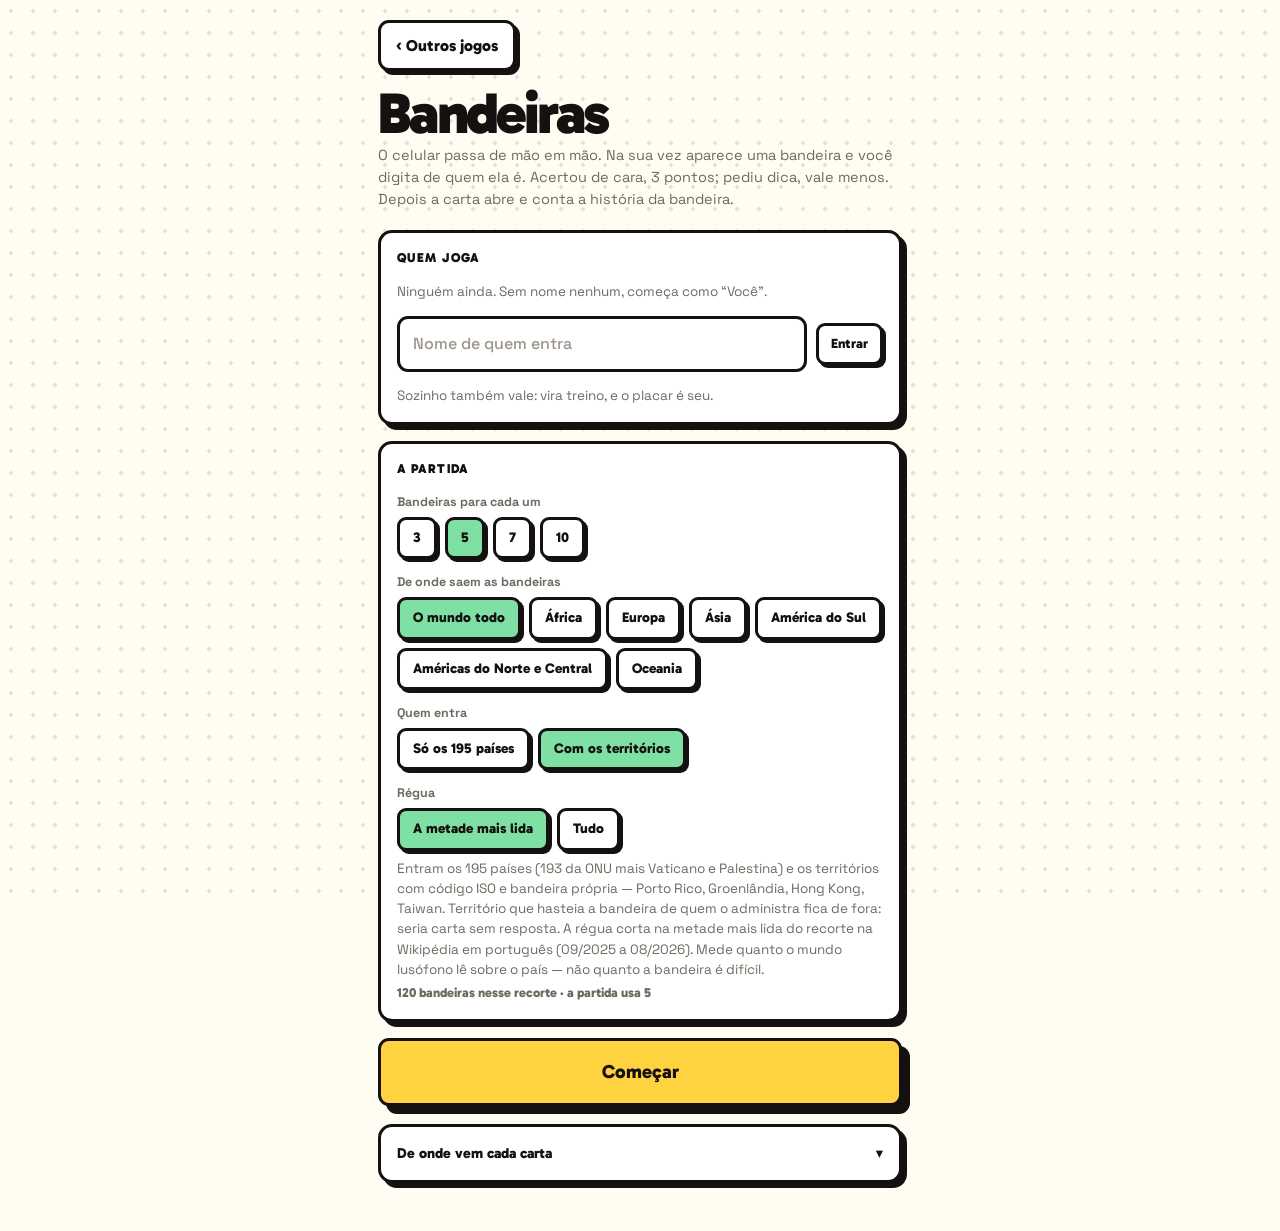
==== bandeiras/index.html @ 27bbff02 "Bandeiras: 240 cartas da ISO 3166-1, e as gêmeas valem as duas Jogo novo. O celular passa de mão em " ====
<!doctype html>
<html lang="pt-BR">
<head>
<meta charset="utf-8">
<meta name="viewport" content="width=device-width, initial-scale=1, viewport-fit=cover">
<title>Bandeiras — Jogos da Turma</title>
<meta name="description" content="Jogo de adivinhar bandeiras de países. Lista ISO 3166-1, bandeiras do Wikimedia Commons e notas da Wikipédia.">
<meta name="theme-color" content="#7FE0A5">
<link rel="icon" href="data:image/svg+xml,%3Csvg xmlns='http://www.w3.org/2000/svg' viewBox='0 0 32 32'%3E%3Crect width='32' height='32' rx='6' fill='%237FE0A5' stroke='%23141110' stroke-width='3'/%3E%3Cpath d='M10 25V8h13l-3 4 3 4H10' fill='%23fff' stroke='%23141110' stroke-width='2.5' stroke-linejoin='round'/%3E%3C/svg%3E">
<link rel="preconnect" href="https://fonts.googleapis.com">
<link rel="preconnect" href="https://fonts.gstatic.com" crossorigin>
<link href="https://fonts.googleapis.com/css2?family=Gabarito:wght@600;800;900&family=Space+Grotesk:wght@400;500;700&display=swap" rel="stylesheet">
<link rel="stylesheet" href="../comum.css">
<style>
/* Só o que é das Bandeiras. A base (cor, fonte, botão, painel, aviso) está em
   ../comum.css — não duplique lá o que for específico deste jogo. */
.tela{display:none}.tela.on{display:block}
.topo{display:flex;justify-content:space-between;align-items:center;gap:10px;margin-bottom:18px}

h1.marca{font-size:clamp(38px,12vw,58px);margin-bottom:6px}
.subtitulo{color:var(--cinza);font-size:14.5px;line-height:1.5;margin-bottom:20px}

/* ---------------------------------------------------------------- a carta */
.carta{--cor:var(--verde);transform:rotate(-.6deg)}
.carta.entra{animation:joga .4s cubic-bezier(.2,1.1,.3,1)}
@keyframes joga{from{opacity:0;transform:translateY(22px) rotate(-6deg) scale(.92)}
                to{opacity:1;transform:translateY(0) rotate(-.6deg) scale(1)}}

/* A moldura tem altura fixa porque bandeira tem proporção pra tudo quanto é
   lado — o Nepal não é retângulo, a Suíça é quadrada, o Catar é 11:28. O
   contorno preto fica na imagem, não na caixa, senão bandeira de fundo branco
   (Japão) parece flutuar sem borda. */
.moldura{height:200px;display:flex;align-items:center;justify-content:center;
  background:repeating-conic-gradient(#F1EDE3 0% 25%,#FFFCF2 0% 50%) 50%/18px 18px;
  border:2.5px dashed rgba(20,17,16,.22);border-radius:12px;padding:12px}
.moldura img{max-width:100%;max-height:176px;width:auto;height:auto;display:block;
  border:3px solid var(--preto);box-shadow:5px 5px 0 var(--preto)}

.dicas{margin-top:16px;display:grid;gap:8px}
.dica{display:flex;gap:10px;align-items:baseline;padding:10px 13px;background:#EAF9F0;
  border:2.5px solid var(--preto);border-radius:10px;font-size:14.5px;font-weight:500;
  animation:pula .28s cubic-bezier(.2,1.3,.4,1)}
.dica b{font-family:var(--display);font-weight:900;font-size:10.5px;letter-spacing:.13em;
  text-transform:uppercase;flex:0 0 auto}

/* ---------------------------------------------------------------- palpite */
.sugestoes{display:grid;gap:6px;margin-top:9px}
.sug{width:100%;text-align:left;padding:11px 13px;font-size:15px;border-radius:10px;
  box-shadow:3px 3px 0 var(--preto)}
.sug:active{transform:translate(3px,3px);box-shadow:0 0 0 var(--preto)}
.valendo{font-family:var(--display);font-weight:900;font-size:12px;letter-spacing:.11em;
  text-transform:uppercase;color:var(--cinza)}

/* ---------------------------------------------------------------- revelação */
.resposta{font-family:var(--display);font-weight:900;font-size:clamp(30px,8.4vw,42px);
  line-height:1.02;letter-spacing:-.03em;text-wrap:balance;margin:2px 0 4px}
.ficha{display:grid;gap:7px;margin-top:14px}
.ficha div{display:flex;gap:10px;font-size:14px;line-height:1.45}
.ficha dt,.ficha .rot{font-weight:700;color:var(--cinza);flex:0 0 96px}
.nota{margin-top:14px;padding:12px 14px;background:#FFF4CE;border:2.5px solid var(--preto);
  border-radius:10px;font-size:13.5px;line-height:1.55;font-weight:500}
.nota b{display:block;font-family:var(--display);font-weight:900;font-size:10.5px;
  letter-spacing:.13em;text-transform:uppercase;margin-bottom:5px}
.fonte{font-size:12px;line-height:1.5;color:var(--cinza);margin-top:11px;
  border-top:2px dashed rgba(20,17,16,.18);padding-top:10px}
.fonte a{color:inherit}

/* ---------------------------------------------------------------- jogadores */
.jogadores{display:flex;gap:10px;overflow-x:auto;padding:3px 6px 9px 3px;scrollbar-width:none}
.jogadores::-webkit-scrollbar{display:none}
.jogador{flex:0 0 auto;display:flex;flex-direction:column;gap:3px;align-items:center;
  padding:9px 14px;border:var(--b);border-radius:12px;background:var(--branco);
  box-shadow:4px 4px 0 var(--preto);transition:all .16s ease}
.jogador span:first-child{font-family:var(--display);font-weight:800;font-size:15px;white-space:nowrap}
.jogador .pts{font-family:var(--display);font-weight:900;font-size:19px}
.jogador.vez{background:var(--verde);transform:translate(-2px,-2px);box-shadow:6px 6px 0 var(--preto)}
.jogador .sai{position:absolute}
.fila{display:grid;gap:8px}
.fila .quem{display:flex;gap:10px;align-items:center;padding:9px 12px;border:2.5px solid var(--preto);
  border-radius:10px;background:var(--branco);font-weight:700}
.fila .quem span:first-child{flex:1}

/* ---------------------------------------------------------------- placar */
.podio{display:grid;gap:9px;margin-top:4px}
.linha-placar{display:flex;gap:12px;align-items:center;padding:12px 14px;border:var(--b);
  border-radius:12px;background:var(--branco);box-shadow:4px 4px 0 var(--preto)}
.linha-placar.primeiro{background:var(--verde);box-shadow:var(--sombra)}
.linha-placar .pos{font-family:var(--display);font-weight:900;font-size:19px;min-width:26px}
.linha-placar .nome{font-family:var(--display);font-weight:800;font-size:17px;flex:1}
.linha-placar .pts{font-family:var(--display);font-weight:900;font-size:22px}
.linha-placar .de{font-size:12.5px;color:var(--cinza);font-weight:700}

/* ---------------------------------------------------------------- ajustes */
.chips button{padding:8px 13px;font-size:14px;border-radius:9px;box-shadow:3px 3px 0 var(--preto)}
.chips button:active{transform:translate(3px,3px);box-shadow:0 0 0 var(--preto)}
.conta{font-family:var(--display);font-weight:800;font-size:13px;color:var(--cinza);margin-top:4px}
</style>
</head>
<body>
<div id="app">

  <div class="topo">
    <a class="botao mini" href="../">‹ Outros jogos</a>
    <span class="contador" id="passo"></span>
  </div>

  <!-- ================================================================ início -->
  <section class="tela on" id="t-inicio">
    <h1 class="marca">Bandeiras</h1>
    <p class="subtitulo">O celular passa de mão em mão. Na sua vez aparece uma
      bandeira e você digita de quem ela é. Acertou de cara, 3 pontos; pediu
      dica, vale menos. Depois a carta abre e conta a história da bandeira.</p>

    <div class="bloco pilha" style="margin-bottom:16px">
      <div class="rotulo">Quem joga</div>
      <div class="fila" id="fila"></div>
      <div class="linha">
        <input id="nomeNovo" placeholder="Nome de quem entra" autocomplete="off"
               maxlength="18" style="flex:1;min-width:140px">
        <button class="mini" id="btEntrar">Entrar</button>
      </div>
      <p class="fraco">Sozinho também vale: vira treino, e o placar é seu.</p>
    </div>

    <div class="bloco pilha" style="margin-bottom:16px">
      <div class="rotulo">A partida</div>
      <div>
        <label>Bandeiras para cada um</label>
        <div class="chips" id="chipsQuantas"></div>
      </div>
      <div>
        <label>De onde saem as bandeiras</label>
        <div class="chips" id="chipsRegiao"></div>
      </div>
      <div>
        <label>Quem entra</label>
        <div class="chips" id="chipsQuem"></div>
      </div>
      <div>
        <label>Régua</label>
        <div class="chips" id="chipsRegua"></div>
        <p class="fraco" id="explicaRegua" style="margin-top:8px"></p>
      </div>
      <p class="conta" id="conta"></p>
    </div>

    <button class="principal" id="btComecar">Começar</button>
    <p class="fraco" id="erro" style="margin-top:14px" hidden></p>

    <details class="bloco" style="margin-top:18px">
      <summary>De onde vem cada carta</summary>
      <div class="fraco" style="margin-top:12px" id="sobre"></div>
    </details>
  </section>

  <!-- ================================================================= passa -->
  <section class="tela" id="t-passa">
    <div class="carta">
      <div class="faixa"><span>Passa o celular</span><span id="passaConta"></span></div>
      <div class="corpo" style="text-align:center;padding:30px 18px 26px">
        <p class="fraco" style="margin-bottom:6px">Agora é a vez de</p>
        <h2 class="marca" id="quemVem" style="font-size:clamp(32px,10vw,46px);margin-bottom:22px"></h2>
        <button class="principal" id="btPeguei">Peguei o celular</button>
      </div>
    </div>
    <div class="jogadores" id="jogadoresPassa" style="margin-top:20px"></div>
  </section>

  <!-- ================================================================ rodada -->
  <section class="tela" id="t-rodada">
    <div class="carta" id="carta">
      <div class="faixa">
        <span id="deQuem"></span>
        <span id="valendo" class="valendo"></span>
      </div>
      <div class="corpo">
        <div class="moldura" id="moldura">
          <img id="bandeira" alt="Bandeira do país que você tem que adivinhar">
        </div>
        <div class="dicas" id="dicas"></div>
        <div id="revelacao" hidden></div>
      </div>
    </div>

    <div class="bloco pilha" id="painel" style="margin-top:18px">
      <div>
        <label for="palpite">Que país é essa bandeira?</label>
        <input id="palpite" placeholder="Digite duas letras…" autocomplete="off"
               autocorrect="off" autocapitalize="off" spellcheck="false">
        <div class="sugestoes" id="sugestoes" hidden></div>
      </div>
      <div class="linha">
        <button class="mini" id="btDica">Pedir dica</button>
        <button class="mini perigo" id="btPasso">Não faço ideia</button>
      </div>
    </div>

    <div id="depois" hidden style="margin-top:18px">
      <div id="aviso"></div>
      <button class="principal" id="btProxima" style="margin-top:16px">Próxima</button>
    </div>
  </section>

  <!-- =================================================================== fim -->
  <section class="tela" id="t-fim">
    <h1 class="marca" style="font-size:clamp(32px,10vw,46px);margin-bottom:16px">Fim de partida</h1>
    <div class="podio" id="podio"></div>
    <div class="bloco" style="margin-top:20px">
      <div class="rotulo">O que caiu na mesa</div>
      <div class="fraco" id="resumo"></div>
    </div>
    <button class="principal" id="btDeNovo" style="margin-top:18px">Jogar de novo</button>
    <button class="mini" id="btTrocar" style="margin-top:12px;width:100%">Mudar jogadores e ajustes</button>
  </section>

</div>

<script>
"use strict";

/* =============================================================== utilidades */
const $ = s => document.querySelector(s);
const $$ = s => [...document.querySelectorAll(s)];
const escapar = s => String(s).replace(/[&<>"']/g,
  c => ({"&":"&amp;","<":"&lt;",">":"&gt;",'"':"&quot;","'":"&#39;"}[c]));
const norm = s => s.normalize("NFD").replace(/[̀-ͯ]/g,"")
  .toLowerCase().replace(/[^a-z0-9 ]/g," ").replace(/\s+/g," ").trim();

/* Levenshtein com corte, igual ao do Top 10: quem digita "dinamarcaa" no
   celular merece que o jogo entenda. Devolve Infinity se passar de max. */
function distancia(a, b, max){
  if (Math.abs(a.length - b.length) > max) return Infinity;
  let ant = [...Array(b.length+1).keys()];
  for (let i=1;i<=a.length;i++){
    const cur=[i]; let min=i;
    for (let j=1;j<=b.length;j++){
      const c = Math.min(cur[j-1]+1, ant[j]+1, ant[j-1]+(a[i-1]===b[j-1]?0:1));
      cur.push(c); if (c<min) min=c;
    }
    if (min>max) return Infinity;
    ant=cur;
  }
  return ant[b.length] <= max ? ant[b.length] : Infinity;
}

const br = n => n.toLocaleString("pt-BR");

/* =================================================================== estado */
const S = {
  banco: null, cartas: [], indice: new Map(), porIso: {},
  jogadores: [], quantas: 5, regiao: "todas", territorios: "sim", regua: "facil",
  baralho: [], vez: 0, jogada: 0, total: 0,
  carta: null, dicas: 0, fechada: false, sugestoes: [], vistas: new Set(),
  historico: [],
};

const QUANTAS = [3, 5, 7, 10];
const REGIOES = [
  ["todas", "O mundo todo"],
  ["África", "África"],
  ["Europa", "Europa"],
  ["Ásia", "Ásia"],
  ["América do Sul", "América do Sul"],
  ["América do Norte e Central", "Américas do Norte e Central"],
  ["Oceania", "Oceania"],
];
const QUEM = [
  ["nao", "Só os 195 países"],
  ["sim", "Com os territórios"],
];
const REGUAS = [
  ["facil", "A metade mais lida"],
  ["todas", "Tudo"],
];

/* A régua "mais lida" é a metade do recorte com mais leitura na Wikipédia em
   português nos últimos 12 meses. Mede o quanto a nossa língua olha pro país,
   não o quanto a bandeira é difícil — a tela diz isso, porque número sem
   explicação vira briga na mesa. Fica na metade e não num corte fixo pra
   funcionar igual na Oceania (14 cartas) e no mundo todo (244). */
function explicaAjuste(){
  const t = S.territorios === "sim"
    ? "Entram os 195 países (193 da ONU mais Vaticano e Palestina) e os territórios com código ISO e bandeira própria — Porto Rico, Groenlândia, Hong Kong, Taiwan. Território que hasteia a bandeira de quem o administra fica de fora: seria carta sem resposta."
    : "Só os 195: os 193 da ONU mais o Vaticano e a Palestina, que são observadores. Lista fechada — ninguém aqui decide o que é país.";
  const r = S.regua === "facil"
    ? " A régua corta na metade mais lida do recorte na Wikipédia em português (" +
      escapar((S.banco && S.banco.janela_leitura) || "os últimos 12 meses") + "). Mede quanto o mundo lusófono lê sobre o país — não quanto a bandeira é difícil."
    : " Sem corte: tudo que sobrou dos filtros acima pode cair.";
  return t + r;
}

/* ================================================================ carregar */
async function carregar(){
  const r = await fetch("banco.json", {cache:"no-cache"});
  if (!r.ok) throw new Error("banco.json não carregou (HTTP " + r.status + ")");
  S.banco = await r.json();
  S.cartas = S.banco.cartas;

  // O índice de nomes tem TODO mundo, não só o baralho escolhido: sugerir só
  // quem pode ser a resposta entregaria a carta.
  for (const c of S.cartas){
    S.porIso[c.iso2] = c;
    for (const a of c.apelidos) if (!S.indice.has(a)) S.indice.set(a, c.iso2);
  }
  S.vistas = lerVistas();

  $("#sobre").innerHTML =
    "<p><b>Quem entra:</b> a lista ISO 3166-1 alpha-2, os códigos de duas letras " +
    "que o mundo usa pra identificar país e território. " + S.cartas.length +
    " cartas.</p>" +
    "<p style='margin-top:9px'><b>A bandeira:</b> arquivo oficial do Wikimedia " +
    "Commons, o mesmo que a Wikipédia usa, convertido pra imagem. O nome do " +
    "arquivo aparece no rodapé de cada carta.</p>" +
    "<p style='margin-top:9px'><b>A nota:</b> primeiras frases do artigo " +
    "“Bandeira de…” na Wikipédia lusófona, com link. Capital, continente, " +
    "população e data de adoção vêm do Wikidata.</p>" +
    "<p style='margin-top:9px'><b>Banco gerado em " + escapar(S.banco.gerado_em) +
    ".</b> Quem regera é o <code>gerador.py</code> desta pasta — nenhuma carta " +
    "foi escrita à mão.</p>";
}

/* Memória do que já saiu, no aparelho de quem segura o celular. Some sozinha
   quando o banco é regerado, porque a chave leva a data do banco. */
const chaveVistas = () => "bandeiras:vistas:" + (S.banco.gerado_em || "0");
function lerVistas(){
  try { return new Set(JSON.parse(localStorage.getItem(chaveVistas()) || "[]")); }
  catch { return new Set(); }
}
function gravarVistas(){
  try { localStorage.setItem(chaveVistas(), JSON.stringify([...S.vistas])); } catch {}
}

/* ================================================================== ajustes */
function chips(alvo, opcoes, atual, aoEscolher){
  $(alvo).innerHTML = opcoes.map(([v, r]) =>
    `<button type="button" data-v="${escapar(v)}" class="${v === atual ? "on" : ""}">${escapar(r)}</button>`
  ).join("");
  $(alvo).onclick = e => {
    const b = e.target.closest("button[data-v]");
    if (b) { aoEscolher(b.dataset.v); desenharAjustes(); }
  };
}

function desenharAjustes(){
  chips("#chipsQuantas", QUANTAS.map(n => [String(n), String(n)]), String(S.quantas),
        v => S.quantas = +v);
  chips("#chipsRegiao", REGIOES, S.regiao, v => S.regiao = v);
  chips("#chipsQuem", QUEM, S.territorios, v => S.territorios = v);
  chips("#chipsRegua", REGUAS, S.regua, v => S.regua = v);
  $("#explicaRegua").innerHTML = explicaAjuste();

  const d = montarBaralho();
  const gente = Math.max(S.jogadores.length, 1);
  const precisa = gente * S.quantas;
  $("#conta").textContent =
    `${d.length} bandeiras nesse recorte · a partida usa ${precisa}` +
    (S.vistas.size ? ` · ${S.vistas.size} já saíram em outras partidas` : "");
  $("#erro").hidden = d.length > 0;
  if (!$("#erro").hidden) $("#erro").textContent = "Esse recorte ficou sem bandeira nenhuma.";
}

function desenharFila(){
  $("#fila").innerHTML = S.jogadores.map((j, i) =>
    `<div class="quem"><span>${escapar(j.nome)}</span>
      <button class="mini" data-sai="${i}">sai</button></div>`).join("")
    || `<p class="fraco">Ninguém ainda. Sem nome nenhum, começa como “Você”.</p>`;
}

$("#fila").onclick = e => {
  const b = e.target.closest("button[data-sai]");
  if (!b) return;
  S.jogadores.splice(+b.dataset.sai, 1);
  desenharFila(); desenharAjustes();
};

function entrar(){
  const nome = $("#nomeNovo").value.trim();
  if (!nome) return;
  S.jogadores.push({nome, pontos: 0, acertos: 0, jogadas: 0});
  $("#nomeNovo").value = "";
  desenharFila(); desenharAjustes();
  $("#nomeNovo").focus();
}
$("#btEntrar").onclick = entrar;
$("#nomeNovo").onkeydown = e => { if (e.key === "Enter") entrar(); };

/* ================================================================= baralho */
function montarBaralho(){
  let d = S.cartas.filter(c =>
    (S.territorios === "sim" || c.tipo === "pais") &&
    (S.regiao === "todas" || c.continente === S.regiao));
  if (S.regua === "facil" && d.length > 8){
    d = [...d].sort((a, b) => (b.leitura || 0) - (a.leitura || 0))
              .slice(0, Math.max(8, Math.ceil(d.length / 2)));
  }
  return d;
}

function embaralhar(a){
  for (let i = a.length - 1; i > 0; i--){
    const j = Math.floor(Math.random() * (i + 1));
    [a[i], a[j]] = [a[j], a[i]];
  }
  return a;
}

/* Bandeira que já saiu vai pro fim da fila, não pro lixo: quando o recorte é
   pequeno (Oceania tem 14) o baralho tem que dar a volta em vez de acabar. */
function ordenar(cartas){
  const novas = embaralhar(cartas.filter(c => !S.vistas.has(c.iso2)));
  const velhas = embaralhar(cartas.filter(c => S.vistas.has(c.iso2)));
  return [...novas, ...velhas];
}

/* ================================================================== partida */
function comecar(){
  if (!S.jogadores.length) S.jogadores.push({nome:"Você", pontos:0, acertos:0, jogadas:0});
  for (const j of S.jogadores){ j.pontos = 0; j.acertos = 0; j.jogadas = 0; }
  const cartas = montarBaralho();
  if (!cartas.length) return;
  S.baralho = ordenar(cartas);
  S.total = S.jogadores.length * S.quantas;
  S.vez = 0; S.jogada = 0; S.historico = [];
  proxima();
}

function proxima(){
  if (S.jogada >= S.total) return fim();
  S.carta = S.baralho[S.jogada % S.baralho.length];
  S.dicas = 0; S.fechada = false;
  S.vistas.add(S.carta.iso2); gravarVistas();
  // Com uma pessoa só não tem pra quem passar o celular.
  if (S.jogadores.length > 1) telaPassa(); else abrirRodada();
}

const quemJoga = () => S.jogadores[S.vez % S.jogadores.length];

function telaPassa(){
  $("#quemVem").textContent = quemJoga().nome;
  $("#passaConta").textContent = `${S.jogada + 1} de ${S.total}`;
  $("#jogadoresPassa").innerHTML = S.jogadores.map((j, i) =>
    `<div class="jogador${i === S.vez % S.jogadores.length ? " vez" : ""}">
       <span>${escapar(j.nome)}</span><span class="pts">${j.pontos}</span></div>`).join("");
  mostrar("passa");
}
$("#btPeguei").onclick = abrirRodada;

function abrirRodada(){
  const c = S.carta;
  $("#deQuem").textContent = S.jogadores.length > 1 ? quemJoga().nome : "Sua vez";
  $("#bandeira").src = c.img;
  $("#bandeira").alt = "Bandeira a adivinhar";
  $("#dicas").innerHTML = "";
  $("#revelacao").hidden = true;
  $("#revelacao").innerHTML = "";
  $("#painel").hidden = false;
  $("#depois").hidden = true;
  $("#palpite").value = "";
  $("#btDica").disabled = false;
  $("#btPasso").disabled = false;
  limparSugestoes();
  valendo();
  $("#passo").textContent = `${S.jogada + 1} / ${S.total}`;
  $("#carta").classList.remove("entra");
  void $("#carta").offsetWidth;
  $("#carta").classList.add("entra");
  mostrar("rodada");
  if (S.jogadores.length === 1) $("#palpite").focus();
}

const pontosAgora = () => Math.max(1, 3 - S.dicas);

function valendo(){
  $("#valendo").textContent = S.fechada ? "" : `valendo ${pontosAgora()}`;
  const restam = dicasDaCarta().length - S.dicas;
  $("#btDica").textContent = restam > 0
    ? `Pedir dica (fica valendo ${Math.max(1, pontosAgora() - 1)})` : "Acabaram as dicas";
  $("#btDica").disabled = restam <= 0;
}

/* As dicas vão da mais larga pra mais estreita. Território às vezes não tem
   capital no Wikidata — aí entra população no lugar, e quem não tem nem uma
   nem outra fica com uma dica só. Nunca invento dica que não veio da fonte. */
function dicasDaCarta(){
  const c = S.carta, d = [];
  if (c.continente) d.push(["Continente", c.continente]);
  if (c.capital) d.push(["Capital", c.capital]);
  else if (c.populacao) d.push(["População", br(c.populacao) + " pessoas"]);
  if (c.tipo === "territorio") d.push(["Não é país", "é território, tem código ISO próprio"]);
  return d;
}

$("#btDica").onclick = () => {
  const d = dicasDaCarta();
  if (S.fechada || S.dicas >= d.length) return;
  const [rot, txt] = d[S.dicas];
  S.dicas++;
  $("#dicas").insertAdjacentHTML("beforeend",
    `<div class="dica"><b>${escapar(rot)}</b><span>${escapar(txt)}</span></div>`);
  valendo();
};

$("#btPasso").onclick = () => fechar(null);

/* ================================================================= palpite */
function resolver(txt){
  const n = norm(txt);
  if (!n) return null;
  if (S.indice.has(n)) return S.indice.get(n);
  // erro de digitação só vale quando sobra um candidato só
  const max = n.length <= 5 ? 1 : 2, achados = new Set();
  for (const [alias, iso] of S.indice) if (distancia(n, alias, max) < Infinity) achados.add(iso);
  return achados.size === 1 ? [...achados][0] : null;
}

function desenharSugestoes(texto){
  const n = norm(texto), caixa = $("#sugestoes");
  if (n.length < 2){ limparSugestoes(); return; }
  const exato = [], comeca = [], contem = [], visto = new Set();
  for (const [alias, iso] of S.indice){
    if (visto.has(iso)) continue;
    if (alias === n){ visto.add(iso); exato.push(iso); continue; }
    const i = alias.indexOf(n);
    if (i === 0){ visto.add(iso); comeca.push(iso); }
    else if (i > 0){ visto.add(iso); contem.push(iso); }
  }
  if (!exato.length && !comeca.length && !contem.length && n.length >= 4){
    const quase = [];
    for (const [alias, iso] of S.indice){
      if (visto.has(iso)) continue;
      const d = distancia(n, alias, 2);
      if (d < Infinity){ visto.add(iso); quase.push([d, iso]); }
    }
    quase.sort((a,b) => a[0]-b[0]);
    contem.push(...quase.slice(0,6).map(x => x[1]));
  }
  S.sugestoes = [...exato, ...comeca, ...contem].slice(0, 6);
  caixa.hidden = !S.sugestoes.length;
  caixa.innerHTML = S.sugestoes.map(iso =>
    `<button type="button" class="sug" data-iso="${escapar(iso)}">${escapar(S.porIso[iso].nome)}</button>`
  ).join("");
}
function limparSugestoes(){
  $("#sugestoes").hidden = true; $("#sugestoes").innerHTML = ""; S.sugestoes = [];
}

$("#palpite").oninput = e => desenharSugestoes(e.target.value);
$("#palpite").onkeydown = e => {
  if (e.key !== "Enter") return;
  e.preventDefault();
  const iso = S.sugestoes[0] || resolver($("#palpite").value);
  if (iso) fechar(iso);
};
$("#sugestoes").onclick = e => {
  const b = e.target.closest("button[data-iso]");
  if (b) fechar(b.dataset.iso);
};

/* ============================================================== a revelação */
function fechar(iso){
  if (S.fechada) return;
  S.fechada = true;
  const c = S.carta, jogador = quemJoga();
  // Bandeira gêmea vale: ninguém distingue Indonésia de Mônaco num celular, e
  // exigir isso seria o jogo mentindo que a pessoa errou.
  const gemea = c.gemea && iso === c.gemea.iso2;
  const acertou = iso === c.iso2 || gemea;
  const ganhou = acertou ? pontosAgora() : 0;
  jogador.pontos += ganhou;
  jogador.jogadas++;
  if (acertou) jogador.acertos++;
  S.historico.push({iso: c.iso2, nome: c.nome, quem: jogador.nome, acertou, ganhou,
                    gemea, dicas: S.dicas, disse: iso ? S.porIso[iso].nome : null});

  $("#painel").hidden = true;
  $("#valendo").textContent = "";
  limparSugestoes();

  const dito = iso && !acertou ? ` Você disse ${escapar(S.porIso[iso].nome)}.` : "";
  $("#aviso").className = "aviso " + (acertou ? (gemea ? "duvida" : "certo") : "errado");
  $("#aviso").innerHTML = acertou
    ? `<span>${gemea ? `Era <b>${escapar(c.nome)}</b>, mas ` : ""}` +
      `${escapar(jogador.nome)} marcou <b>${ganhou}</b> ${ganhou === 1 ? "ponto" : "pontos"}` +
      (S.dicas ? ` (${S.dicas} ${S.dicas === 1 ? "dica" : "dicas"})` : " sem dica nenhuma") + ".</span>"
    : `<span>Era <b>${escapar(c.nome)}</b>.${dito}</span>`;

  $("#bandeira").alt = "Bandeira " + (c.tipo === "pais" ? "de " : "do território de ") + c.nome;
  $("#revelacao").innerHTML = revelacao(c);
  $("#revelacao").hidden = false;
  $("#depois").hidden = false;
  $("#btProxima").textContent = S.jogada + 1 >= S.total ? "Ver o placar" : "Próxima";
  $("#btProxima").scrollIntoView({behavior:"smooth", block:"end"});
}

function ano(iso){
  if (!iso) return null;
  const m = /^(-?\d{1,4})-(\d\d)-(\d\d)/.exec(iso);
  if (!m) return null;
  const a = +m[1];
  if (a < 0) return `${-a} a.C.`;
  // dia 1º de janeiro em data histórica quase sempre é precisão de ano, não o dia
  return (m[2] === "01" && m[3] === "01") ? String(a) : `${m[3]}/${m[2]}/${a}`;
}

function revelacao(c){
  const linhas = [];
  const add = (rot, txt) => txt && linhas.push(
    `<div><span class="rot">${escapar(rot)}</span><span>${txt}</span></div>`);
  add("Capital", c.capital && escapar(c.capital));
  add("Continente", c.continente && escapar(c.continente));
  add("População", c.populacao && br(c.populacao));
  add("Bandeira de", ano(c.adocao));
  add("Código", escapar(c.iso2 + (c.iso3 ? " · " + c.iso3 : "")) +
      (c.tipo === "territorio" ? " · território" : ""));

  const nota = c.nota
    ? `<div class="nota"><b>A bandeira</b>${escapar(c.nota)}</div>` : "";
  const gemea = c.gemea
    ? `<div class="nota" style="background:#EAF9F0"><b>Bandeira gêmea</b>${escapar(c.gemea.explica)}</div>` : "";
  const commons = "https://commons.wikimedia.org/wiki/File:" +
    encodeURIComponent(c.arquivo.replace(/ /g, "_"));
  const fonte =
    `<p class="fonte">Bandeira: <a href="${commons}" target="_blank" rel="noopener">${escapar(c.arquivo)}</a>, ` +
    `Wikimedia Commons. Ficha: Wikidata (<a href="https://www.wikidata.org/wiki/${escapar(c.qid)}" ` +
    `target="_blank" rel="noopener">${escapar(c.qid)}</a>).` +
    (c.link ? ` Nota: <a href="${escapar(c.link)}" target="_blank" rel="noopener">Wikipédia</a>.` : "") +
    `</p>`;

  return `<h2 class="resposta">${escapar(c.nome)}</h2>
          <div class="ficha">${linhas.join("")}</div>${nota}${gemea}${fonte}`;
}

$("#btProxima").onclick = () => {
  S.jogada++; S.vez++;
  proxima();
};

/* ====================================================================== fim */
function fim(){
  const ordem = [...S.jogadores].sort((a,b) => b.pontos - a.pontos || b.acertos - a.acertos);
  const topo = ordem[0] ? ordem[0].pontos : 0;
  $("#podio").innerHTML = ordem.map((j, i) =>
    `<div class="linha-placar${j.pontos === topo && topo > 0 ? " primeiro" : ""}">
       <span class="pos">${i+1}º</span>
       <span class="nome">${escapar(j.nome)}</span>
       <span class="de">${j.acertos}/${j.jogadas} acertos</span>
       <span class="pts">${j.pontos}</span>
     </div>`).join("");

  const erradas = S.historico.filter(h => !h.acertou);
  $("#resumo").innerHTML =
    `<p>${S.historico.length} bandeiras. ` +
    `${S.historico.length - erradas.length} acertadas, ${erradas.length} não.</p>` +
    (erradas.length ? `<p style="margin-top:9px">Escaparam: ` +
      erradas.map(h => escapar(h.nome)).join(", ") + ".</p>" : "") +
    `<p style="margin-top:9px" class="fraco">O celular lembra o que já saiu, ` +
    `então a próxima partida pega bandeira nova enquanto houver.</p>`;

  $("#passo").textContent = "";
  mostrar("fim");
}

$("#btDeNovo").onclick = comecar;
$("#btTrocar").onclick = () => { desenharFila(); desenharAjustes(); mostrar("inicio"); };
$("#btComecar").onclick = comecar;

/* ================================================================== telas */
function mostrar(qual){
  $$(".tela").forEach(t => t.classList.toggle("on", t.id === "t-" + qual));
  window.scrollTo({top:0, behavior:"instant"});
}

/* ================================================================== ligar */
carregar().then(() => {
  desenharFila();
  desenharAjustes();
}).catch(e => {
  $("#erro").hidden = false;
  $("#erro").textContent = "Não deu pra carregar o baralho: " + e.message +
    ". Se você abriu o arquivo direto, sirva a pasta por HTTP.";
  $("#btComecar").disabled = true;
});
</script>
</body>
</html>
---- comum.css ----
/* ===========================================================================
   Jogos da Turma — visual comum a todos os jogos.

   NÃO EDITE ESTE ARQUIVO PRA FAZER UM JOGO NOVO. Dois jogos sendo escritos ao
   mesmo tempo vão brigar por ele. Se o seu jogo precisa de um estilo próprio,
   escreva no <style> do próprio jogo — o que está aqui é só a base que todo
   mundo divide: cor, fonte, botão, painel, aviso e a carta.

   Linguagem: neobrutalismo. Contorno preto grosso, sombra dura sem blur,
   cor chapada. Botão afunda na própria sombra quando é apertado.
   =========================================================================== */

:root{
  color-scheme:light;
  --preto:#141110; --papel:#FFFCF2; --branco:#fff;
  --amarelo:#FFD23F; --coral:#FF6B6B; --laranja:#FFA552;
  --verde:#7FE0A5; --rosa:#FF9CC8; --lilas:#C9A7F5;
  --cinza:#6F6960;
  --display:"Gabarito",system-ui,sans-serif;
  --ui:"Space Grotesk",system-ui,-apple-system,sans-serif;
  --b:3px solid var(--preto);
  --sombra:5px 5px 0 var(--preto);
  --sombra-g:8px 8px 0 var(--preto);
}
*{box-sizing:border-box;margin:0}
[hidden]{display:none!important}
html{-webkit-text-size-adjust:100%}
body{
  min-height:100%;font-family:var(--ui);font-size:16px;line-height:1.45;color:var(--preto);
  background:var(--papel);
  background-image:radial-gradient(rgba(20,17,16,.11) 1.7px,transparent 1.7px);
  background-size:22px 22px;background-attachment:fixed;
  padding:env(safe-area-inset-top) env(safe-area-inset-right) env(safe-area-inset-bottom) env(safe-area-inset-left);
}
#app{max-width:560px;margin:0 auto;padding:20px 18px 48px}

/* ---------------------------------------------------------------- carta */
.carta{--cor:var(--amarelo);background:var(--branco);border:var(--b);border-radius:16px;
  box-shadow:var(--sombra-g);overflow:hidden}
.faixa{background:var(--cor);border-bottom:var(--b);padding:9px 15px;
  display:flex;justify-content:space-between;align-items:center;gap:10px;
  font-family:var(--display);font-weight:800;font-size:11.5px;letter-spacing:.13em;
  text-transform:uppercase}
.corpo{padding:18px 16px 16px}

/* ---------------------------------------------------------------- painéis */
.bloco{background:var(--branco);border:var(--b);border-radius:14px;box-shadow:var(--sombra);padding:16px}
.rotulo{font-family:var(--display);font-weight:900;font-size:13px;letter-spacing:.11em;
  text-transform:uppercase;margin-bottom:12px}
.fraco{color:var(--cinza);font-size:13.5px;line-height:1.5}
.linha{display:flex;gap:9px;align-items:center;flex-wrap:wrap}
.entre{display:flex;justify-content:space-between;align-items:center;gap:10px}
.pilha>*+*{margin-top:14px}
.chips{display:flex;gap:8px;flex-wrap:wrap}
.marca{font-family:var(--display);font-weight:900;letter-spacing:-.045em;line-height:.86}
.contador{font-family:var(--display);font-weight:800;font-size:13px;color:var(--cinza)}

/* ---------------------------------------------------------------- controles */
button,.botao{font:inherit;font-family:var(--display);font-weight:800;color:var(--preto);
  background:var(--branco);border:var(--b);border-radius:11px;padding:11px 15px;cursor:pointer;
  text-decoration:none;display:inline-block;-webkit-tap-highlight-color:transparent;
  box-shadow:4px 4px 0 var(--preto);
  transition:transform .08s ease,box-shadow .08s ease,background .12s ease}
button:hover,.botao:hover{transform:translate(-1px,-1px);box-shadow:5px 5px 0 var(--preto)}
button:active,.botao:active{transform:translate(4px,4px);box-shadow:0 0 0 var(--preto)}
button:focus-visible,.botao:focus-visible{outline:3px solid var(--coral);outline-offset:3px}
button:disabled{opacity:.4;cursor:not-allowed;box-shadow:2px 2px 0 var(--preto)}
button.principal{width:100%;padding:17px;font-size:19px;background:var(--amarelo);
  box-shadow:var(--sombra-g)}
button.principal:hover{background:#ffdc63;box-shadow:9px 9px 0 var(--preto)}
button.principal:active{transform:translate(8px,8px);box-shadow:0 0 0 var(--preto)}
button.mini{padding:8px 12px;font-size:13.5px;border-radius:9px;box-shadow:3px 3px 0 var(--preto)}
button.mini:active{transform:translate(3px,3px);box-shadow:0 0 0 var(--preto)}
button.perigo{background:var(--coral)}
button.on{background:var(--verde)}
input,select{font:inherit;font-weight:500;color:var(--preto);background:var(--branco);
  border:var(--b);border-radius:11px;padding:13px;width:100%}
input::placeholder{color:#9c948a}
input:focus,select:focus{outline:none;box-shadow:inset 3px 3px 0 rgba(255,210,63,.55)}
label{font-size:12.5px;font-weight:700;color:var(--cinza);display:block;margin-bottom:6px}

/* ---------------------------------------------------------------- feedback */
.aviso{display:flex;gap:12px;align-items:flex-start;padding:14px 16px;border:var(--b);
  border-radius:13px;box-shadow:var(--sombra);font-weight:700;font-size:15.5px;line-height:1.35;
  animation:pula .28s cubic-bezier(.2,1.3,.4,1)}
@keyframes pula{from{opacity:0;transform:translateY(-8px) scale(.96)}}
.aviso::before{font-family:var(--display);font-weight:900;font-size:19px;line-height:1.05;flex:0 0 auto}
.aviso.certo{background:var(--verde)}   .aviso.certo::before{content:"✓"}
.aviso.errado{background:var(--coral)}  .aviso.errado::before{content:"✕"}
.aviso.duvida{background:var(--amarelo)}.aviso.duvida::before{content:"?"}

/* ---------------------------------------------------------------- gavetas */
details>summary{cursor:pointer;list-style:none;font-family:var(--display);font-weight:800;
  font-size:14.5px;display:flex;justify-content:space-between;align-items:center}
details>summary::-webkit-details-marker{display:none}
details>summary::after{content:"▾";transition:transform .2s}
details[open]>summary::after{transform:rotate(180deg)}

@media (prefers-reduced-motion:reduce){*{animation:none!important;transition:none!important}}
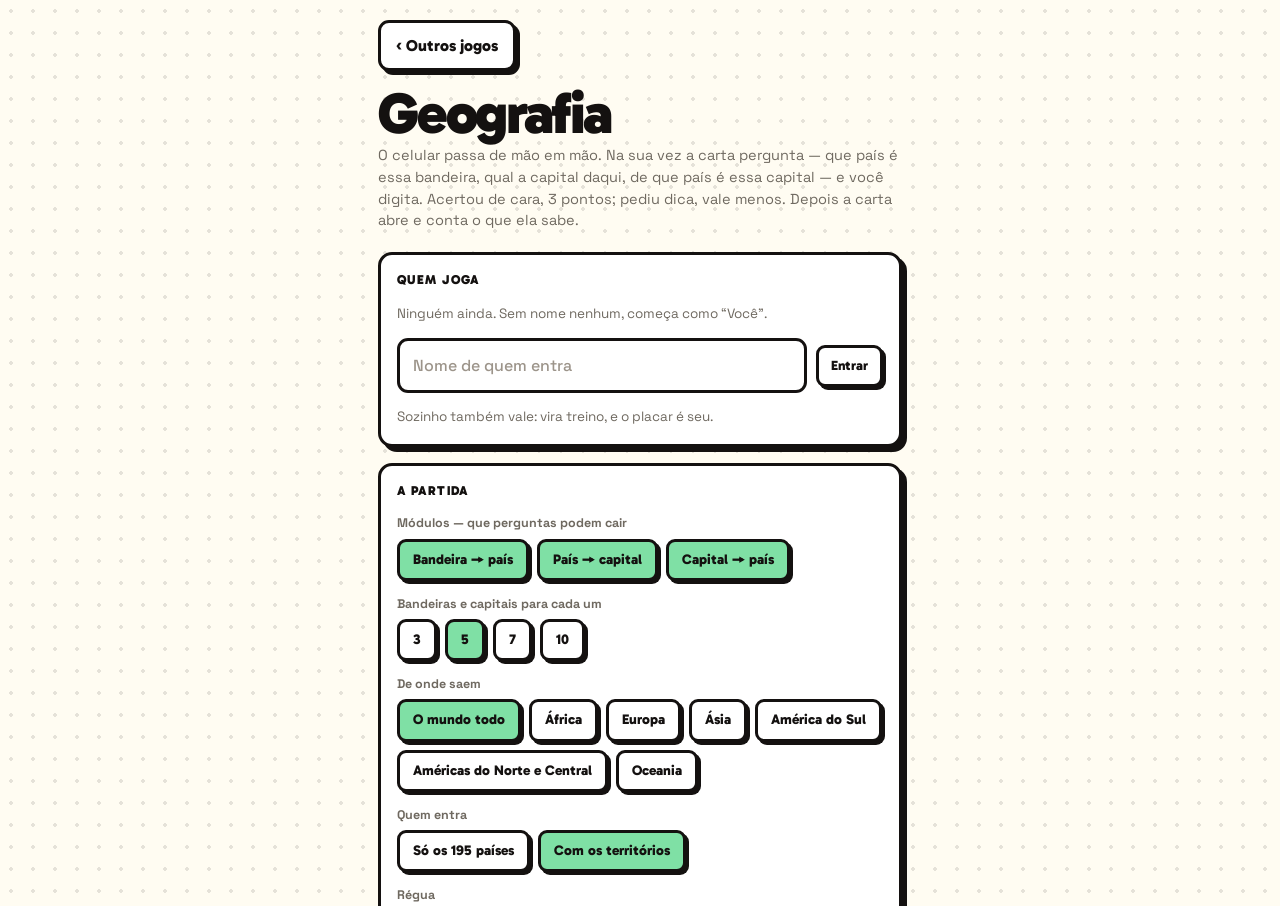
==== commit 8df576ce: "Bandeiras vira Geografia, e ganha os dois módulos de capital O baralho já era o mesmo — bandeira, ca" ====
--- a/bandeiras/index.html
+++ b/bandeiras/index.html
@@ -2,684 +2,24 @@
 <html lang="pt-BR">
 <head>
 <meta charset="utf-8">
-<meta name="viewport" content="width=device-width, initial-scale=1, viewport-fit=cover">
-<title>Bandeiras — Jogos da Turma</title>
-<meta name="description" content="Jogo de adivinhar bandeiras de países. Lista ISO 3166-1, bandeiras do Wikimedia Commons e notas da Wikipédia.">
-<meta name="theme-color" content="#7FE0A5">
-<link rel="icon" href="data:image/svg+xml,%3Csvg xmlns='http://www.w3.org/2000/svg' viewBox='0 0 32 32'%3E%3Crect width='32' height='32' rx='6' fill='%237FE0A5' stroke='%23141110' stroke-width='3'/%3E%3Cpath d='M10 25V8h13l-3 4 3 4H10' fill='%23fff' stroke='%23141110' stroke-width='2.5' stroke-linejoin='round'/%3E%3C/svg%3E">
-<link rel="preconnect" href="https://fonts.googleapis.com">
-<link rel="preconnect" href="https://fonts.gstatic.com" crossorigin>
-<link href="https://fonts.googleapis.com/css2?family=Gabarito:wght@600;800;900&family=Space+Grotesk:wght@400;500;700&display=swap" rel="stylesheet">
+<meta name="viewport" content="width=device-width, initial-scale=1">
+<title>Bandeiras agora é Geografia — Jogos da Turma</title>
+<meta name="robots" content="noindex">
+<link rel="canonical" href="https://jogosdaturma.com.br/geografia/">
+<meta http-equiv="refresh" content="0; url=../geografia/">
 <link rel="stylesheet" href="../comum.css">
-<style>
-/* Só o que é das Bandeiras. A base (cor, fonte, botão, painel, aviso) está em
-   ../comum.css — não duplique lá o que for específico deste jogo. */
-.tela{display:none}.tela.on{display:block}
-.topo{display:flex;justify-content:space-between;align-items:center;gap:10px;margin-bottom:18px}
-
-h1.marca{font-size:clamp(38px,12vw,58px);margin-bottom:6px}
-.subtitulo{color:var(--cinza);font-size:14.5px;line-height:1.5;margin-bottom:20px}
-
-/* ---------------------------------------------------------------- a carta */
-.carta{--cor:var(--verde);transform:rotate(-.6deg)}
-.carta.entra{animation:joga .4s cubic-bezier(.2,1.1,.3,1)}
-@keyframes joga{from{opacity:0;transform:translateY(22px) rotate(-6deg) scale(.92)}
-                to{opacity:1;transform:translateY(0) rotate(-.6deg) scale(1)}}
-
-/* A moldura tem altura fixa porque bandeira tem proporção pra tudo quanto é
-   lado — o Nepal não é retângulo, a Suíça é quadrada, o Catar é 11:28. O
-   contorno preto fica na imagem, não na caixa, senão bandeira de fundo branco
-   (Japão) parece flutuar sem borda. */
-.moldura{height:200px;display:flex;align-items:center;justify-content:center;
-  background:repeating-conic-gradient(#F1EDE3 0% 25%,#FFFCF2 0% 50%) 50%/18px 18px;
-  border:2.5px dashed rgba(20,17,16,.22);border-radius:12px;padding:12px}
-.moldura img{max-width:100%;max-height:176px;width:auto;height:auto;display:block;
-  border:3px solid var(--preto);box-shadow:5px 5px 0 var(--preto)}
-
-.dicas{margin-top:16px;display:grid;gap:8px}
-.dica{display:flex;gap:10px;align-items:baseline;padding:10px 13px;background:#EAF9F0;
-  border:2.5px solid var(--preto);border-radius:10px;font-size:14.5px;font-weight:500;
-  animation:pula .28s cubic-bezier(.2,1.3,.4,1)}
-.dica b{font-family:var(--display);font-weight:900;font-size:10.5px;letter-spacing:.13em;
-  text-transform:uppercase;flex:0 0 auto}
-
-/* ---------------------------------------------------------------- palpite */
-.sugestoes{display:grid;gap:6px;margin-top:9px}
-.sug{width:100%;text-align:left;padding:11px 13px;font-size:15px;border-radius:10px;
-  box-shadow:3px 3px 0 var(--preto)}
-.sug:active{transform:translate(3px,3px);box-shadow:0 0 0 var(--preto)}
-.valendo{font-family:var(--display);font-weight:900;font-size:12px;letter-spacing:.11em;
-  text-transform:uppercase;color:var(--cinza)}
-
-/* ---------------------------------------------------------------- revelação */
-.resposta{font-family:var(--display);font-weight:900;font-size:clamp(30px,8.4vw,42px);
-  line-height:1.02;letter-spacing:-.03em;text-wrap:balance;margin:2px 0 4px}
-.ficha{display:grid;gap:7px;margin-top:14px}
-.ficha div{display:flex;gap:10px;font-size:14px;line-height:1.45}
-.ficha dt,.ficha .rot{font-weight:700;color:var(--cinza);flex:0 0 96px}
-.nota{margin-top:14px;padding:12px 14px;background:#FFF4CE;border:2.5px solid var(--preto);
-  border-radius:10px;font-size:13.5px;line-height:1.55;font-weight:500}
-.nota b{display:block;font-family:var(--display);font-weight:900;font-size:10.5px;
-  letter-spacing:.13em;text-transform:uppercase;margin-bottom:5px}
-.fonte{font-size:12px;line-height:1.5;color:var(--cinza);margin-top:11px;
-  border-top:2px dashed rgba(20,17,16,.18);padding-top:10px}
-.fonte a{color:inherit}
-
-/* ---------------------------------------------------------------- jogadores */
-.jogadores{display:flex;gap:10px;overflow-x:auto;padding:3px 6px 9px 3px;scrollbar-width:none}
-.jogadores::-webkit-scrollbar{display:none}
-.jogador{flex:0 0 auto;display:flex;flex-direction:column;gap:3px;align-items:center;
-  padding:9px 14px;border:var(--b);border-radius:12px;background:var(--branco);
-  box-shadow:4px 4px 0 var(--preto);transition:all .16s ease}
-.jogador span:first-child{font-family:var(--display);font-weight:800;font-size:15px;white-space:nowrap}
-.jogador .pts{font-family:var(--display);font-weight:900;font-size:19px}
-.jogador.vez{background:var(--verde);transform:translate(-2px,-2px);box-shadow:6px 6px 0 var(--preto)}
-.jogador .sai{position:absolute}
-.fila{display:grid;gap:8px}
-.fila .quem{display:flex;gap:10px;align-items:center;padding:9px 12px;border:2.5px solid var(--preto);
-  border-radius:10px;background:var(--branco);font-weight:700}
-.fila .quem span:first-child{flex:1}
-
-/* ---------------------------------------------------------------- placar */
-.podio{display:grid;gap:9px;margin-top:4px}
-.linha-placar{display:flex;gap:12px;align-items:center;padding:12px 14px;border:var(--b);
-  border-radius:12px;background:var(--branco);box-shadow:4px 4px 0 var(--preto)}
-.linha-placar.primeiro{background:var(--verde);box-shadow:var(--sombra)}
-.linha-placar .pos{font-family:var(--display);font-weight:900;font-size:19px;min-width:26px}
-.linha-placar .nome{font-family:var(--display);font-weight:800;font-size:17px;flex:1}
-.linha-placar .pts{font-family:var(--display);font-weight:900;font-size:22px}
-.linha-placar .de{font-size:12.5px;color:var(--cinza);font-weight:700}
-
-/* ---------------------------------------------------------------- ajustes */
-.chips button{padding:8px 13px;font-size:14px;border-radius:9px;box-shadow:3px 3px 0 var(--preto)}
-.chips button:active{transform:translate(3px,3px);box-shadow:0 0 0 var(--preto)}
-.conta{font-family:var(--display);font-weight:800;font-size:13px;color:var(--cinza);margin-top:4px}
-</style>
 </head>
 <body>
+<!-- Esta pasta não é um jogo: não tem jogo.json, então o atualizar_jogos.py a
+     ignora. Ela existe só pra não quebrar o link /bandeiras/ que já circulou.
+     O jogo de bandeiras virou o módulo de bandeiras do Geografia. -->
 <div id="app">
-
-  <div class="topo">
-    <a class="botao mini" href="../">‹ Outros jogos</a>
-    <span class="contador" id="passo"></span>
+  <div class="bloco pilha" style="margin-top:32px">
+    <div class="rotulo">Mudou de casa</div>
+    <p>O jogo de bandeiras cresceu: virou o <b>Geografia</b>, com módulo de
+       bandeiras e módulo de capitais.</p>
+    <a class="botao principal" href="../geografia/" style="text-align:center">Ir para o Geografia</a>
   </div>
-
-  <!-- ================================================================ início -->
-  <section class="tela on" id="t-inicio">
-    <h1 class="marca">Bandeiras</h1>
-    <p class="subtitulo">O celular passa de mão em mão. Na sua vez aparece uma
-      bandeira e você digita de quem ela é. Acertou de cara, 3 pontos; pediu
-      dica, vale menos. Depois a carta abre e conta a história da bandeira.</p>
-
-    <div class="bloco pilha" style="margin-bottom:16px">
-      <div class="rotulo">Quem joga</div>
-      <div class="fila" id="fila"></div>
-      <div class="linha">
-        <input id="nomeNovo" placeholder="Nome de quem entra" autocomplete="off"
-               maxlength="18" style="flex:1;min-width:140px">
-        <button class="mini" id="btEntrar">Entrar</button>
-      </div>
-      <p class="fraco">Sozinho também vale: vira treino, e o placar é seu.</p>
-    </div>
-
-    <div class="bloco pilha" style="margin-bottom:16px">
-      <div class="rotulo">A partida</div>
-      <div>
-        <label>Bandeiras para cada um</label>
-        <div class="chips" id="chipsQuantas"></div>
-      </div>
-      <div>
-        <label>De onde saem as bandeiras</label>
-        <div class="chips" id="chipsRegiao"></div>
-      </div>
-      <div>
-        <label>Quem entra</label>
-        <div class="chips" id="chipsQuem"></div>
-      </div>
-      <div>
-        <label>Régua</label>
-        <div class="chips" id="chipsRegua"></div>
-        <p class="fraco" id="explicaRegua" style="margin-top:8px"></p>
-      </div>
-      <p class="conta" id="conta"></p>
-    </div>
-
-    <button class="principal" id="btComecar">Começar</button>
-    <p class="fraco" id="erro" style="margin-top:14px" hidden></p>
-
-    <details class="bloco" style="margin-top:18px">
-      <summary>De onde vem cada carta</summary>
-      <div class="fraco" style="margin-top:12px" id="sobre"></div>
-    </details>
-  </section>
-
-  <!-- ================================================================= passa -->
-  <section class="tela" id="t-passa">
-    <div class="carta">
-      <div class="faixa"><span>Passa o celular</span><span id="passaConta"></span></div>
-      <div class="corpo" style="text-align:center;padding:30px 18px 26px">
-        <p class="fraco" style="margin-bottom:6px">Agora é a vez de</p>
-        <h2 class="marca" id="quemVem" style="font-size:clamp(32px,10vw,46px);margin-bottom:22px"></h2>
-        <button class="principal" id="btPeguei">Peguei o celular</button>
-      </div>
-    </div>
-    <div class="jogadores" id="jogadoresPassa" style="margin-top:20px"></div>
-  </section>
-
-  <!-- ================================================================ rodada -->
-  <section class="tela" id="t-rodada">
-    <div class="carta" id="carta">
-      <div class="faixa">
-        <span id="deQuem"></span>
-        <span id="valendo" class="valendo"></span>
-      </div>
-      <div class="corpo">
-        <div class="moldura" id="moldura">
-          <img id="bandeira" alt="Bandeira do país que você tem que adivinhar">
-        </div>
-        <div class="dicas" id="dicas"></div>
-        <div id="revelacao" hidden></div>
-      </div>
-    </div>
-
-    <div class="bloco pilha" id="painel" style="margin-top:18px">
-      <div>
-        <label for="palpite">Que país é essa bandeira?</label>
-        <input id="palpite" placeholder="Digite duas letras…" autocomplete="off"
-               autocorrect="off" autocapitalize="off" spellcheck="false">
-        <div class="sugestoes" id="sugestoes" hidden></div>
-      </div>
-      <div class="linha">
-        <button class="mini" id="btDica">Pedir dica</button>
-        <button class="mini perigo" id="btPasso">Não faço ideia</button>
-      </div>
-    </div>
-
-    <div id="depois" hidden style="margin-top:18px">
-      <div id="aviso"></div>
-      <button class="principal" id="btProxima" style="margin-top:16px">Próxima</button>
-    </div>
-  </section>
-
-  <!-- =================================================================== fim -->
-  <section class="tela" id="t-fim">
-    <h1 class="marca" style="font-size:clamp(32px,10vw,46px);margin-bottom:16px">Fim de partida</h1>
-    <div class="podio" id="podio"></div>
-    <div class="bloco" style="margin-top:20px">
-      <div class="rotulo">O que caiu na mesa</div>
-      <div class="fraco" id="resumo"></div>
-    </div>
-    <button class="principal" id="btDeNovo" style="margin-top:18px">Jogar de novo</button>
-    <button class="mini" id="btTrocar" style="margin-top:12px;width:100%">Mudar jogadores e ajustes</button>
-  </section>
-
 </div>
-
-<script>
-"use strict";
-
-/* =============================================================== utilidades */
-const $ = s => document.querySelector(s);
-const $$ = s => [...document.querySelectorAll(s)];
-const escapar = s => String(s).replace(/[&<>"']/g,
-  c => ({"&":"&amp;","<":"&lt;",">":"&gt;",'"':"&quot;","'":"&#39;"}[c]));
-const norm = s => s.normalize("NFD").replace(/[̀-ͯ]/g,"")
-  .toLowerCase().replace(/[^a-z0-9 ]/g," ").replace(/\s+/g," ").trim();
-
-/* Levenshtein com corte, igual ao do Top 10: quem digita "dinamarcaa" no
-   celular merece que o jogo entenda. Devolve Infinity se passar de max. */
-function distancia(a, b, max){
-  if (Math.abs(a.length - b.length) > max) return Infinity;
-  let ant = [...Array(b.length+1).keys()];
-  for (let i=1;i<=a.length;i++){
-    const cur=[i]; let min=i;
-    for (let j=1;j<=b.length;j++){
-      const c = Math.min(cur[j-1]+1, ant[j]+1, ant[j-1]+(a[i-1]===b[j-1]?0:1));
-      cur.push(c); if (c<min) min=c;
-    }
-    if (min>max) return Infinity;
-    ant=cur;
-  }
-  return ant[b.length] <= max ? ant[b.length] : Infinity;
-}
-
-const br = n => n.toLocaleString("pt-BR");
-
-/* =================================================================== estado */
-const S = {
-  banco: null, cartas: [], indice: new Map(), porIso: {},
-  jogadores: [], quantas: 5, regiao: "todas", territorios: "sim", regua: "facil",
-  baralho: [], vez: 0, jogada: 0, total: 0,
-  carta: null, dicas: 0, fechada: false, sugestoes: [], vistas: new Set(),
-  historico: [],
-};
-
-const QUANTAS = [3, 5, 7, 10];
-const REGIOES = [
-  ["todas", "O mundo todo"],
-  ["África", "África"],
-  ["Europa", "Europa"],
-  ["Ásia", "Ásia"],
-  ["América do Sul", "América do Sul"],
-  ["América do Norte e Central", "Américas do Norte e Central"],
-  ["Oceania", "Oceania"],
-];
-const QUEM = [
-  ["nao", "Só os 195 países"],
-  ["sim", "Com os territórios"],
-];
-const REGUAS = [
-  ["facil", "A metade mais lida"],
-  ["todas", "Tudo"],
-];
-
-/* A régua "mais lida" é a metade do recorte com mais leitura na Wikipédia em
-   português nos últimos 12 meses. Mede o quanto a nossa língua olha pro país,
-   não o quanto a bandeira é difícil — a tela diz isso, porque número sem
-   explicação vira briga na mesa. Fica na metade e não num corte fixo pra
-   funcionar igual na Oceania (14 cartas) e no mundo todo (244). */
-function explicaAjuste(){
-  const t = S.territorios === "sim"
-    ? "Entram os 195 países (193 da ONU mais Vaticano e Palestina) e os territórios com código ISO e bandeira própria — Porto Rico, Groenlândia, Hong Kong, Taiwan. Território que hasteia a bandeira de quem o administra fica de fora: seria carta sem resposta."
-    : "Só os 195: os 193 da ONU mais o Vaticano e a Palestina, que são observadores. Lista fechada — ninguém aqui decide o que é país.";
-  const r = S.regua === "facil"
-    ? " A régua corta na metade mais lida do recorte na Wikipédia em português (" +
-      escapar((S.banco && S.banco.janela_leitura) || "os últimos 12 meses") + "). Mede quanto o mundo lusófono lê sobre o país — não quanto a bandeira é difícil."
-    : " Sem corte: tudo que sobrou dos filtros acima pode cair.";
-  return t + r;
-}
-
-/* ================================================================ carregar */
-async function carregar(){
-  const r = await fetch("banco.json", {cache:"no-cache"});
-  if (!r.ok) throw new Error("banco.json não carregou (HTTP " + r.status + ")");
-  S.banco = await r.json();
-  S.cartas = S.banco.cartas;
-
-  // O índice de nomes tem TODO mundo, não só o baralho escolhido: sugerir só
-  // quem pode ser a resposta entregaria a carta.
-  for (const c of S.cartas){
-    S.porIso[c.iso2] = c;
-    for (const a of c.apelidos) if (!S.indice.has(a)) S.indice.set(a, c.iso2);
-  }
-  S.vistas = lerVistas();
-
-  $("#sobre").innerHTML =
-    "<p><b>Quem entra:</b> a lista ISO 3166-1 alpha-2, os códigos de duas letras " +
-    "que o mundo usa pra identificar país e território. " + S.cartas.length +
-    " cartas.</p>" +
-    "<p style='margin-top:9px'><b>A bandeira:</b> arquivo oficial do Wikimedia " +
-    "Commons, o mesmo que a Wikipédia usa, convertido pra imagem. O nome do " +
-    "arquivo aparece no rodapé de cada carta.</p>" +
-    "<p style='margin-top:9px'><b>A nota:</b> primeiras frases do artigo " +
-    "“Bandeira de…” na Wikipédia lusófona, com link. Capital, continente, " +
-    "população e data de adoção vêm do Wikidata.</p>" +
-    "<p style='margin-top:9px'><b>Banco gerado em " + escapar(S.banco.gerado_em) +
-    ".</b> Quem regera é o <code>gerador.py</code> desta pasta — nenhuma carta " +
-    "foi escrita à mão.</p>";
-}
-
-/* Memória do que já saiu, no aparelho de quem segura o celular. Some sozinha
-   quando o banco é regerado, porque a chave leva a data do banco. */
-const chaveVistas = () => "bandeiras:vistas:" + (S.banco.gerado_em || "0");
-function lerVistas(){
-  try { return new Set(JSON.parse(localStorage.getItem(chaveVistas()) || "[]")); }
-  catch { return new Set(); }
-}
-function gravarVistas(){
-  try { localStorage.setItem(chaveVistas(), JSON.stringify([...S.vistas])); } catch {}
-}
-
-/* ================================================================== ajustes */
-function chips(alvo, opcoes, atual, aoEscolher){
-  $(alvo).innerHTML = opcoes.map(([v, r]) =>
-    `<button type="button" data-v="${escapar(v)}" class="${v === atual ? "on" : ""}">${escapar(r)}</button>`
-  ).join("");
-  $(alvo).onclick = e => {
-    const b = e.target.closest("button[data-v]");
-    if (b) { aoEscolher(b.dataset.v); desenharAjustes(); }
-  };
-}
-
-function desenharAjustes(){
-  chips("#chipsQuantas", QUANTAS.map(n => [String(n), String(n)]), String(S.quantas),
-        v => S.quantas = +v);
-  chips("#chipsRegiao", REGIOES, S.regiao, v => S.regiao = v);
-  chips("#chipsQuem", QUEM, S.territorios, v => S.territorios = v);
-  chips("#chipsRegua", REGUAS, S.regua, v => S.regua = v);
-  $("#explicaRegua").innerHTML = explicaAjuste();
-
-  const d = montarBaralho();
-  const gente = Math.max(S.jogadores.length, 1);
-  const precisa = gente * S.quantas;
-  $("#conta").textContent =
-    `${d.length} bandeiras nesse recorte · a partida usa ${precisa}` +
-    (S.vistas.size ? ` · ${S.vistas.size} já saíram em outras partidas` : "");
-  $("#erro").hidden = d.length > 0;
-  if (!$("#erro").hidden) $("#erro").textContent = "Esse recorte ficou sem bandeira nenhuma.";
-}
-
-function desenharFila(){
-  $("#fila").innerHTML = S.jogadores.map((j, i) =>
-    `<div class="quem"><span>${escapar(j.nome)}</span>
-      <button class="mini" data-sai="${i}">sai</button></div>`).join("")
-    || `<p class="fraco">Ninguém ainda. Sem nome nenhum, começa como “Você”.</p>`;
-}
-
-$("#fila").onclick = e => {
-  const b = e.target.closest("button[data-sai]");
-  if (!b) return;
-  S.jogadores.splice(+b.dataset.sai, 1);
-  desenharFila(); desenharAjustes();
-};
-
-function entrar(){
-  const nome = $("#nomeNovo").value.trim();
-  if (!nome) return;
-  S.jogadores.push({nome, pontos: 0, acertos: 0, jogadas: 0});
-  $("#nomeNovo").value = "";
-  desenharFila(); desenharAjustes();
-  $("#nomeNovo").focus();
-}
-$("#btEntrar").onclick = entrar;
-$("#nomeNovo").onkeydown = e => { if (e.key === "Enter") entrar(); };
-
-/* ================================================================= baralho */
-function montarBaralho(){
-  let d = S.cartas.filter(c =>
-    (S.territorios === "sim" || c.tipo === "pais") &&
-    (S.regiao === "todas" || c.continente === S.regiao));
-  if (S.regua === "facil" && d.length > 8){
-    d = [...d].sort((a, b) => (b.leitura || 0) - (a.leitura || 0))
-              .slice(0, Math.max(8, Math.ceil(d.length / 2)));
-  }
-  return d;
-}
-
-function embaralhar(a){
-  for (let i = a.length - 1; i > 0; i--){
-    const j = Math.floor(Math.random() * (i + 1));
-    [a[i], a[j]] = [a[j], a[i]];
-  }
-  return a;
-}
-
-/* Bandeira que já saiu vai pro fim da fila, não pro lixo: quando o recorte é
-   pequeno (Oceania tem 14) o baralho tem que dar a volta em vez de acabar. */
-function ordenar(cartas){
-  const novas = embaralhar(cartas.filter(c => !S.vistas.has(c.iso2)));
-  const velhas = embaralhar(cartas.filter(c => S.vistas.has(c.iso2)));
-  return [...novas, ...velhas];
-}
-
-/* ================================================================== partida */
-function comecar(){
-  if (!S.jogadores.length) S.jogadores.push({nome:"Você", pontos:0, acertos:0, jogadas:0});
-  for (const j of S.jogadores){ j.pontos = 0; j.acertos = 0; j.jogadas = 0; }
-  const cartas = montarBaralho();
-  if (!cartas.length) return;
-  S.baralho = ordenar(cartas);
-  S.total = S.jogadores.length * S.quantas;
-  S.vez = 0; S.jogada = 0; S.historico = [];
-  proxima();
-}
-
-function proxima(){
-  if (S.jogada >= S.total) return fim();
-  S.carta = S.baralho[S.jogada % S.baralho.length];
-  S.dicas = 0; S.fechada = false;
-  S.vistas.add(S.carta.iso2); gravarVistas();
-  // Com uma pessoa só não tem pra quem passar o celular.
-  if (S.jogadores.length > 1) telaPassa(); else abrirRodada();
-}
-
-const quemJoga = () => S.jogadores[S.vez % S.jogadores.length];
-
-function telaPassa(){
-  $("#quemVem").textContent = quemJoga().nome;
-  $("#passaConta").textContent = `${S.jogada + 1} de ${S.total}`;
-  $("#jogadoresPassa").innerHTML = S.jogadores.map((j, i) =>
-    `<div class="jogador${i === S.vez % S.jogadores.length ? " vez" : ""}">
-       <span>${escapar(j.nome)}</span><span class="pts">${j.pontos}</span></div>`).join("");
-  mostrar("passa");
-}
-$("#btPeguei").onclick = abrirRodada;
-
-function abrirRodada(){
-  const c = S.carta;
-  $("#deQuem").textContent = S.jogadores.length > 1 ? quemJoga().nome : "Sua vez";
-  $("#bandeira").src = c.img;
-  $("#bandeira").alt = "Bandeira a adivinhar";
-  $("#dicas").innerHTML = "";
-  $("#revelacao").hidden = true;
-  $("#revelacao").innerHTML = "";
-  $("#painel").hidden = false;
-  $("#depois").hidden = true;
-  $("#palpite").value = "";
-  $("#btDica").disabled = false;
-  $("#btPasso").disabled = false;
-  limparSugestoes();
-  valendo();
-  $("#passo").textContent = `${S.jogada + 1} / ${S.total}`;
-  $("#carta").classList.remove("entra");
-  void $("#carta").offsetWidth;
-  $("#carta").classList.add("entra");
-  mostrar("rodada");
-  if (S.jogadores.length === 1) $("#palpite").focus();
-}
-
-const pontosAgora = () => Math.max(1, 3 - S.dicas);
-
-function valendo(){
-  $("#valendo").textContent = S.fechada ? "" : `valendo ${pontosAgora()}`;
-  const restam = dicasDaCarta().length - S.dicas;
-  $("#btDica").textContent = restam > 0
-    ? `Pedir dica (fica valendo ${Math.max(1, pontosAgora() - 1)})` : "Acabaram as dicas";
-  $("#btDica").disabled = restam <= 0;
-}
-
-/* As dicas vão da mais larga pra mais estreita. Território às vezes não tem
-   capital no Wikidata — aí entra população no lugar, e quem não tem nem uma
-   nem outra fica com uma dica só. Nunca invento dica que não veio da fonte. */
-function dicasDaCarta(){
-  const c = S.carta, d = [];
-  if (c.continente) d.push(["Continente", c.continente]);
-  if (c.capital) d.push(["Capital", c.capital]);
-  else if (c.populacao) d.push(["População", br(c.populacao) + " pessoas"]);
-  if (c.tipo === "territorio") d.push(["Não é país", "é território, tem código ISO próprio"]);
-  return d;
-}
-
-$("#btDica").onclick = () => {
-  const d = dicasDaCarta();
-  if (S.fechada || S.dicas >= d.length) return;
-  const [rot, txt] = d[S.dicas];
-  S.dicas++;
-  $("#dicas").insertAdjacentHTML("beforeend",
-    `<div class="dica"><b>${escapar(rot)}</b><span>${escapar(txt)}</span></div>`);
-  valendo();
-};
-
-$("#btPasso").onclick = () => fechar(null);
-
-/* ================================================================= palpite */
-function resolver(txt){
-  const n = norm(txt);
-  if (!n) return null;
-  if (S.indice.has(n)) return S.indice.get(n);
-  // erro de digitação só vale quando sobra um candidato só
-  const max = n.length <= 5 ? 1 : 2, achados = new Set();
-  for (const [alias, iso] of S.indice) if (distancia(n, alias, max) < Infinity) achados.add(iso);
-  return achados.size === 1 ? [...achados][0] : null;
-}
-
-function desenharSugestoes(texto){
-  const n = norm(texto), caixa = $("#sugestoes");
-  if (n.length < 2){ limparSugestoes(); return; }
-  const exato = [], comeca = [], contem = [], visto = new Set();
-  for (const [alias, iso] of S.indice){
-    if (visto.has(iso)) continue;
-    if (alias === n){ visto.add(iso); exato.push(iso); continue; }
-    const i = alias.indexOf(n);
-    if (i === 0){ visto.add(iso); comeca.push(iso); }
-    else if (i > 0){ visto.add(iso); contem.push(iso); }
-  }
-  if (!exato.length && !comeca.length && !contem.length && n.length >= 4){
-    const quase = [];
-    for (const [alias, iso] of S.indice){
-      if (visto.has(iso)) continue;
-      const d = distancia(n, alias, 2);
-      if (d < Infinity){ visto.add(iso); quase.push([d, iso]); }
-    }
-    quase.sort((a,b) => a[0]-b[0]);
-    contem.push(...quase.slice(0,6).map(x => x[1]));
-  }
-  S.sugestoes = [...exato, ...comeca, ...contem].slice(0, 6);
-  caixa.hidden = !S.sugestoes.length;
-  caixa.innerHTML = S.sugestoes.map(iso =>
-    `<button type="button" class="sug" data-iso="${escapar(iso)}">${escapar(S.porIso[iso].nome)}</button>`
-  ).join("");
-}
-function limparSugestoes(){
-  $("#sugestoes").hidden = true; $("#sugestoes").innerHTML = ""; S.sugestoes = [];
-}
-
-$("#palpite").oninput = e => desenharSugestoes(e.target.value);
-$("#palpite").onkeydown = e => {
-  if (e.key !== "Enter") return;
-  e.preventDefault();
-  const iso = S.sugestoes[0] || resolver($("#palpite").value);
-  if (iso) fechar(iso);
-};
-$("#sugestoes").onclick = e => {
-  const b = e.target.closest("button[data-iso]");
-  if (b) fechar(b.dataset.iso);
-};
-
-/* ============================================================== a revelação */
-function fechar(iso){
-  if (S.fechada) return;
-  S.fechada = true;
-  const c = S.carta, jogador = quemJoga();
-  // Bandeira gêmea vale: ninguém distingue Indonésia de Mônaco num celular, e
-  // exigir isso seria o jogo mentindo que a pessoa errou.
-  const gemea = c.gemea && iso === c.gemea.iso2;
-  const acertou = iso === c.iso2 || gemea;
-  const ganhou = acertou ? pontosAgora() : 0;
-  jogador.pontos += ganhou;
-  jogador.jogadas++;
-  if (acertou) jogador.acertos++;
-  S.historico.push({iso: c.iso2, nome: c.nome, quem: jogador.nome, acertou, ganhou,
-                    gemea, dicas: S.dicas, disse: iso ? S.porIso[iso].nome : null});
-
-  $("#painel").hidden = true;
-  $("#valendo").textContent = "";
-  limparSugestoes();
-
-  const dito = iso && !acertou ? ` Você disse ${escapar(S.porIso[iso].nome)}.` : "";
-  $("#aviso").className = "aviso " + (acertou ? (gemea ? "duvida" : "certo") : "errado");
-  $("#aviso").innerHTML = acertou
-    ? `<span>${gemea ? `Era <b>${escapar(c.nome)}</b>, mas ` : ""}` +
-      `${escapar(jogador.nome)} marcou <b>${ganhou}</b> ${ganhou === 1 ? "ponto" : "pontos"}` +
-      (S.dicas ? ` (${S.dicas} ${S.dicas === 1 ? "dica" : "dicas"})` : " sem dica nenhuma") + ".</span>"
-    : `<span>Era <b>${escapar(c.nome)}</b>.${dito}</span>`;
-
-  $("#bandeira").alt = "Bandeira " + (c.tipo === "pais" ? "de " : "do território de ") + c.nome;
-  $("#revelacao").innerHTML = revelacao(c);
-  $("#revelacao").hidden = false;
-  $("#depois").hidden = false;
-  $("#btProxima").textContent = S.jogada + 1 >= S.total ? "Ver o placar" : "Próxima";
-  $("#btProxima").scrollIntoView({behavior:"smooth", block:"end"});
-}
-
-function ano(iso){
-  if (!iso) return null;
-  const m = /^(-?\d{1,4})-(\d\d)-(\d\d)/.exec(iso);
-  if (!m) return null;
-  const a = +m[1];
-  if (a < 0) return `${-a} a.C.`;
-  // dia 1º de janeiro em data histórica quase sempre é precisão de ano, não o dia
-  return (m[2] === "01" && m[3] === "01") ? String(a) : `${m[3]}/${m[2]}/${a}`;
-}
-
-function revelacao(c){
-  const linhas = [];
-  const add = (rot, txt) => txt && linhas.push(
-    `<div><span class="rot">${escapar(rot)}</span><span>${txt}</span></div>`);
-  add("Capital", c.capital && escapar(c.capital));
-  add("Continente", c.continente && escapar(c.continente));
-  add("População", c.populacao && br(c.populacao));
-  add("Bandeira de", ano(c.adocao));
-  add("Código", escapar(c.iso2 + (c.iso3 ? " · " + c.iso3 : "")) +
-      (c.tipo === "territorio" ? " · território" : ""));
-
-  const nota = c.nota
-    ? `<div class="nota"><b>A bandeira</b>${escapar(c.nota)}</div>` : "";
-  const gemea = c.gemea
-    ? `<div class="nota" style="background:#EAF9F0"><b>Bandeira gêmea</b>${escapar(c.gemea.explica)}</div>` : "";
-  const commons = "https://commons.wikimedia.org/wiki/File:" +
-    encodeURIComponent(c.arquivo.replace(/ /g, "_"));
-  const fonte =
-    `<p class="fonte">Bandeira: <a href="${commons}" target="_blank" rel="noopener">${escapar(c.arquivo)}</a>, ` +
-    `Wikimedia Commons. Ficha: Wikidata (<a href="https://www.wikidata.org/wiki/${escapar(c.qid)}" ` +
-    `target="_blank" rel="noopener">${escapar(c.qid)}</a>).` +
-    (c.link ? ` Nota: <a href="${escapar(c.link)}" target="_blank" rel="noopener">Wikipédia</a>.` : "") +
-    `</p>`;
-
-  return `<h2 class="resposta">${escapar(c.nome)}</h2>
-          <div class="ficha">${linhas.join("")}</div>${nota}${gemea}${fonte}`;
-}
-
-$("#btProxima").onclick = () => {
-  S.jogada++; S.vez++;
-  proxima();
-};
-
-/* ====================================================================== fim */
-function fim(){
-  const ordem = [...S.jogadores].sort((a,b) => b.pontos - a.pontos || b.acertos - a.acertos);
-  const topo = ordem[0] ? ordem[0].pontos : 0;
-  $("#podio").innerHTML = ordem.map((j, i) =>
-    `<div class="linha-placar${j.pontos === topo && topo > 0 ? " primeiro" : ""}">
-       <span class="pos">${i+1}º</span>
-       <span class="nome">${escapar(j.nome)}</span>
-       <span class="de">${j.acertos}/${j.jogadas} acertos</span>
-       <span class="pts">${j.pontos}</span>
-     </div>`).join("");
-
-  const erradas = S.historico.filter(h => !h.acertou);
-  $("#resumo").innerHTML =
-    `<p>${S.historico.length} bandeiras. ` +
-    `${S.historico.length - erradas.length} acertadas, ${erradas.length} não.</p>` +
-    (erradas.length ? `<p style="margin-top:9px">Escaparam: ` +
-      erradas.map(h => escapar(h.nome)).join(", ") + ".</p>" : "") +
-    `<p style="margin-top:9px" class="fraco">O celular lembra o que já saiu, ` +
-    `então a próxima partida pega bandeira nova enquanto houver.</p>`;
-
-  $("#passo").textContent = "";
-  mostrar("fim");
-}
-
-$("#btDeNovo").onclick = comecar;
-$("#btTrocar").onclick = () => { desenharFila(); desenharAjustes(); mostrar("inicio"); };
-$("#btComecar").onclick = comecar;
-
-/* ================================================================== telas */
-function mostrar(qual){
-  $$(".tela").forEach(t => t.classList.toggle("on", t.id === "t-" + qual));
-  window.scrollTo({top:0, behavior:"instant"});
-}
-
-/* ================================================================== ligar */
-carregar().then(() => {
-  desenharFila();
-  desenharAjustes();
-}).catch(e => {
-  $("#erro").hidden = false;
-  $("#erro").textContent = "Não deu pra carregar o baralho: " + e.message +
-    ". Se você abriu o arquivo direto, sirva a pasta por HTTP.";
-  $("#btComecar").disabled = true;
-});
-</script>
 </body>
 </html>
